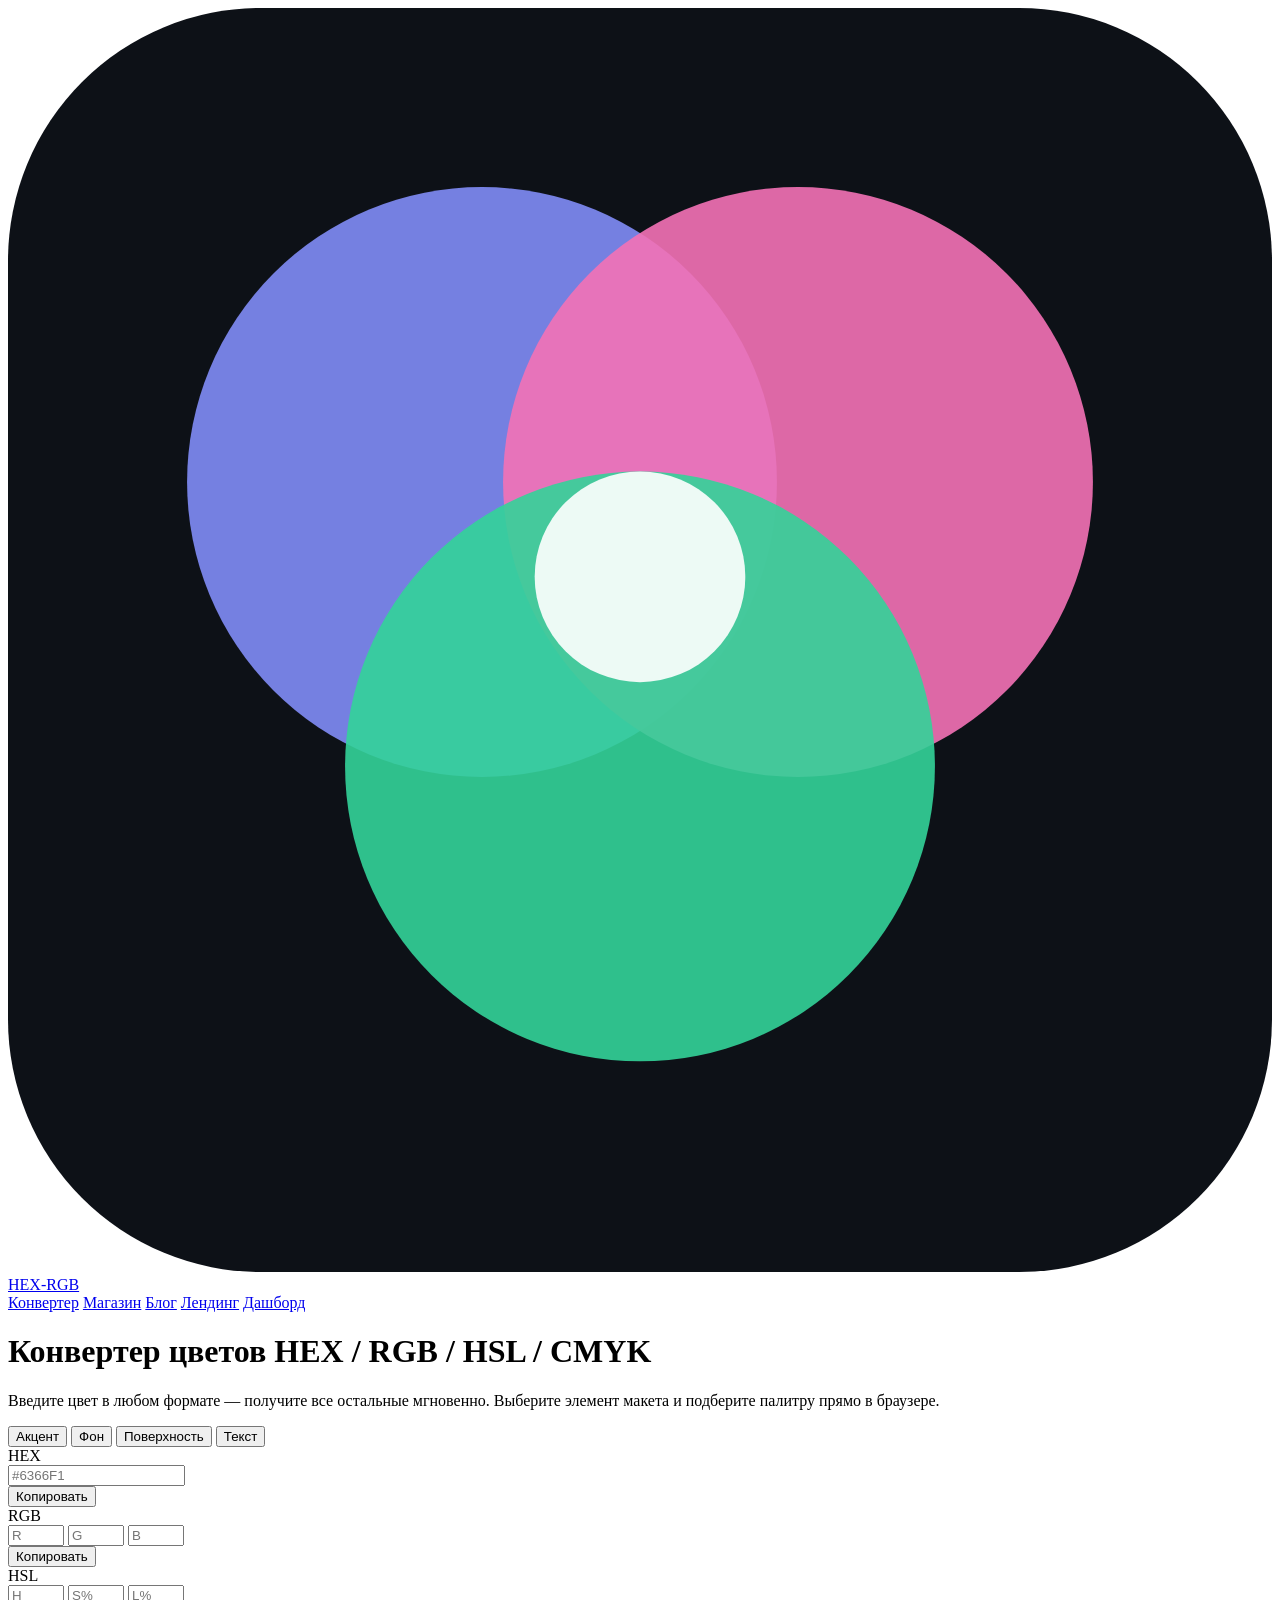
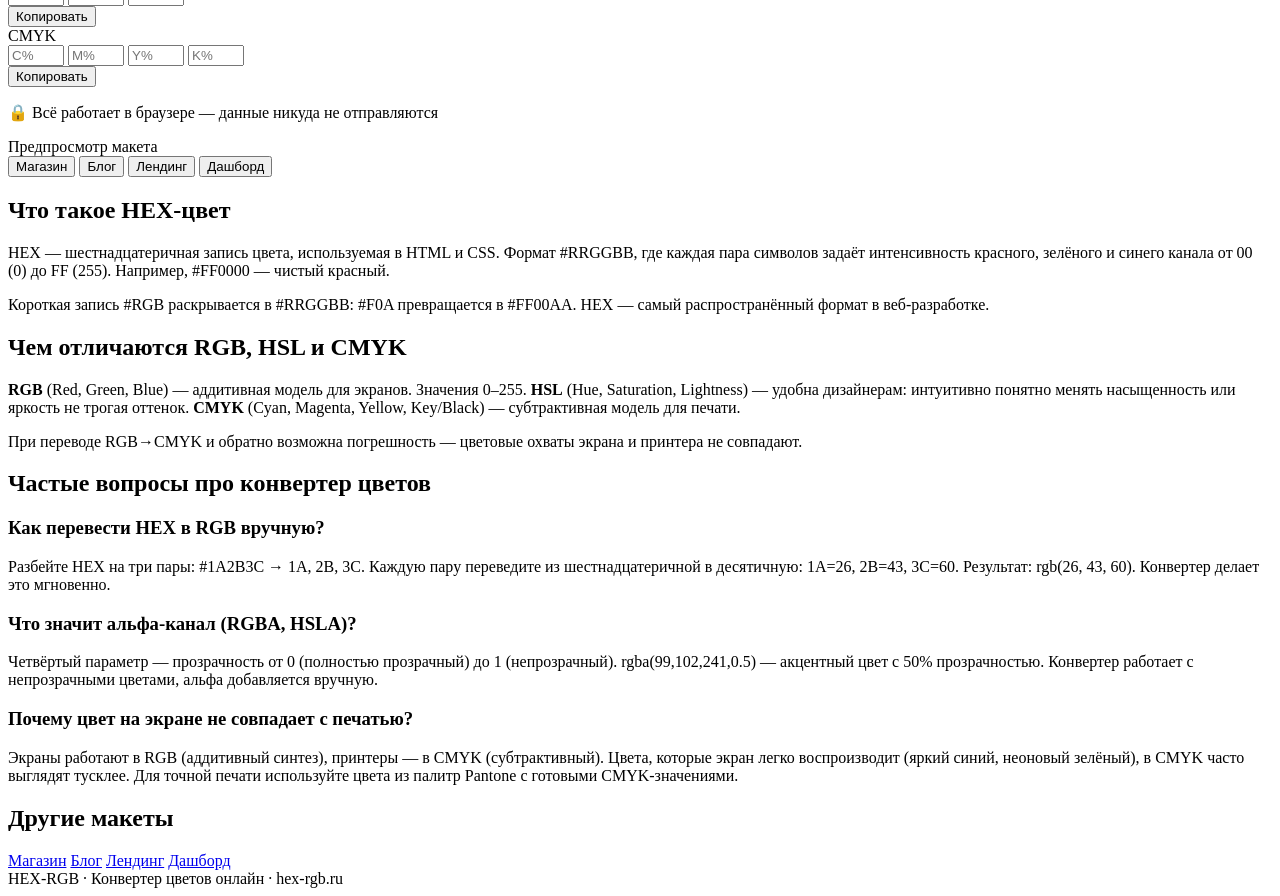
==== index.html @ 902b15d2 "Add files via upload" ====
<!doctype html>
<html lang="ru">
<head>
<meta charset="UTF-8">
<meta name="viewport" content="width=device-width, initial-scale=1.0">
<title>Конвертер цветов HEX RGB HSL CMYK онлайн — hex-rgb.ru</title>
<meta name="description" content="Бесплатный конвертер цветов: переводите HEX в RGB, HSL и CMYK онлайн. Живой макет показывает как цвет выглядит на реальном сайте.">
<link rel="canonical" href="https://hex-rgb.ru/">
<meta property="og:type" content="website">
<meta property="og:title" content="Конвертер цветов HEX RGB HSL CMYK онлайн — hex-rgb.ru">
<meta property="og:description" content="Бесплатный конвертер цветов: переводите HEX в RGB, HSL и CMYK онлайн. Живой макет показывает как цвет выглядит на реальном сайте.">
<meta property="og:url" content="https://hex-rgb.ru/">
<link rel="icon" type="image/svg+xml" href="./favicon.svg">
<link rel="preconnect" href="https://fonts.googleapis.com">
<link rel="preconnect" href="https://fonts.gstatic.com" crossorigin>
<link href="https://fonts.googleapis.com/css2?family=Inter:wght@400;500;600;700&family=JetBrains+Mono:wght@500&family=Manrope:wght@700;800&display=swap" rel="stylesheet">
<link rel="stylesheet" href="./assets/style.css">
<script>
window.PAGE_CONFIG = {mockupType: "shop", defaultColors: {"accent": "#6366f1", "bg": "#ffffff", "surface": "#f1f5f9", "text": "#1e293b"}};
</script>
</head>
<body>
<!-- YANDEX_METRIKA -->

<header class="site-header">
  <div class="inner">
    <a href="./index.html" class="brand">
      <img src="./favicon.svg" alt="HEX-RGB">
      <span>HEX-RGB</span>
    </a>
    <nav class="site-nav">
      <a href="./index.html" class="active">Конвертер</a>
      <a href="./shablon-magazin.html">Магазин</a>
      <a href="./shablon-blog.html">Блог</a>
      <a href="./shablon-lending.html">Лендинг</a>
      <a href="./shablon-dashboard.html">Дашборд</a>
    </nav>
  </div>
</header>

<div class="hero">
  <h1>Конвертер цветов HEX / RGB / HSL / CMYK</h1>
  <p>Введите цвет в любом формате — получите все остальные мгновенно. Выберите элемент макета и подберите палитру прямо в браузере.</p>
</div>

    <div class="tool-wrap">
      <!-- CONVERTER -->
      <div class="converter">
        <div class="roles">
          <button class="role-btn active" data-role="accent"><span class="role-dot"></span>Акцент</button>
          <button class="role-btn" data-role="bg"><span class="role-dot"></span>Фон</button>
          <button class="role-btn" data-role="surface"><span class="role-dot"></span>Поверхность</button>
          <button class="role-btn" data-role="text"><span class="role-dot"></span>Текст</button>
        </div>

        <div class="swatch-wrap">
          <div class="swatch">
            <div class="swatch-checkers"></div>
            <div class="swatch-color"></div>
          </div>
        </div>

        <div class="formats">
          <div class="fmt-row">
            <span class="fmt-label">HEX</span>
            <div class="fmt-inputs"><input id="inp-hex" type="text" placeholder="#6366F1" maxlength="7"></div>
            <button class="copy-btn" id="copy-hex">Копировать</button>
          </div>
          <div class="fmt-row">
            <span class="fmt-label">RGB</span>
            <div class="fmt-inputs">
              <input id="inp-r" type="number" min="0" max="255" placeholder="R">
              <input id="inp-g" type="number" min="0" max="255" placeholder="G">
              <input id="inp-b" type="number" min="0" max="255" placeholder="B">
            </div>
            <button class="copy-btn" id="copy-rgb">Копировать</button>
          </div>
          <div class="fmt-row">
            <span class="fmt-label">HSL</span>
            <div class="fmt-inputs">
              <input id="inp-h" type="number" min="0" max="360" placeholder="H">
              <input id="inp-s" type="number" min="0" max="100" placeholder="S%">
              <input id="inp-l" type="number" min="0" max="100" placeholder="L%">
            </div>
            <button class="copy-btn" id="copy-hsl">Копировать</button>
          </div>
          <div class="fmt-row">
            <span class="fmt-label">CMYK</span>
            <div class="fmt-inputs">
              <input id="inp-c" type="number" min="0" max="100" placeholder="C%">
              <input id="inp-m" type="number" min="0" max="100" placeholder="M%">
              <input id="inp-y" type="number" min="0" max="100" placeholder="Y%">
              <input id="inp-k" type="number" min="0" max="100" placeholder="K%">
            </div>
            <button class="copy-btn" id="copy-cmyk">Копировать</button>
          </div>
        </div>
        <p class="privacy">🔒 Всё работает в браузере — данные никуда не отправляются</p>
      </div>

      <!-- MOCKUP -->
      <div class="mockup-panel">
        <div class="mockup-header">
          <span class="mockup-title">Предпросмотр макета</span>
          <div class="mockup-tabs">
            <button class="mock-tab active" data-mock="shop">Магазин</button>
            <button class="mock-tab " data-mock="blog">Блог</button>
            <button class="mock-tab " data-mock="landing">Лендинг</button>
            <button class="mock-tab " data-mock="dashboard">Дашборд</button>
          </div>
        </div>
        <div class="mockup-body">
          <div class="mockup"></div>
        </div>
      </div>
    </div>

<div class="article-grid">
  <div class="article-card">
    <h2>Что такое HEX-цвет</h2>
    <p>HEX — шестнадцатеричная запись цвета, используемая в HTML и CSS. Формат #RRGGBB,
    где каждая пара символов задаёт интенсивность красного, зелёного и синего канала
    от 00 (0) до FF (255). Например, #FF0000 — чистый красный.</p>
    <p>Короткая запись #RGB раскрывается в #RRGGBB: #F0A превращается в #FF00AA.
    HEX — самый распространённый формат в веб-разработке.</p>
  </div>
  <div class="article-card">
    <h2>Чем отличаются RGB, HSL и CMYK</h2>
    <p><strong>RGB</strong> (Red, Green, Blue) — аддитивная модель для экранов. Значения 0–255.
    <strong>HSL</strong> (Hue, Saturation, Lightness) — удобна дизайнерам: интуитивно
    понятно менять насыщенность или яркость не трогая оттенок.
    <strong>CMYK</strong> (Cyan, Magenta, Yellow, Key/Black) — субтрактивная модель для печати.</p>
    <p>При переводе RGB→CMYK и обратно возможна погрешность — цветовые охваты экрана
    и принтера не совпадают.</p>
  </div>
</div>

<div class="faq-wrap">
  <h2>Частые вопросы про конвертер цветов</h2>
  <div class="faq-item"><h3>Как перевести HEX в RGB вручную?</h3>
  <p>Разбейте HEX на три пары: #1A2B3C → 1A, 2B, 3C. Каждую пару переведите из шестнадцатеричной в десятичную: 1A=26, 2B=43, 3C=60. Результат: rgb(26, 43, 60). Конвертер делает это мгновенно.</p></div>
  <div class="faq-item"><h3>Что значит альфа-канал (RGBA, HSLA)?</h3>
  <p>Четвёртый параметр — прозрачность от 0 (полностью прозрачный) до 1 (непрозрачный). rgba(99,102,241,0.5) — акцентный цвет с 50% прозрачностью. Конвертер работает с непрозрачными цветами, альфа добавляется вручную.</p></div>
  <div class="faq-item"><h3>Почему цвет на экране не совпадает с печатью?</h3>
  <p>Экраны работают в RGB (аддитивный синтез), принтеры — в CMYK (субтрактивный). Цвета, которые экран легко воспроизводит (яркий синий, неоновый зелёный), в CMYK часто выглядят тусклее. Для точной печати используйте цвета из палитр Pantone с готовыми CMYK-значениями.</p></div>
</div>

<div class="related-wrap">
  <h2>Другие макеты</h2>
  <div class="related-links">
    <a href="./shablon-magazin.html">Магазин</a>
    <a href="./shablon-blog.html">Блог</a>
    <a href="./shablon-lending.html">Лендинг</a>
    <a href="./shablon-dashboard.html">Дашборд</a>
  </div>
</div>

<footer class="site-footer">
  HEX-RGB · Конвертер цветов онлайн · hex-rgb.ru
</footer>

<script src="./assets/tool.js"></script>
</body>
</html>
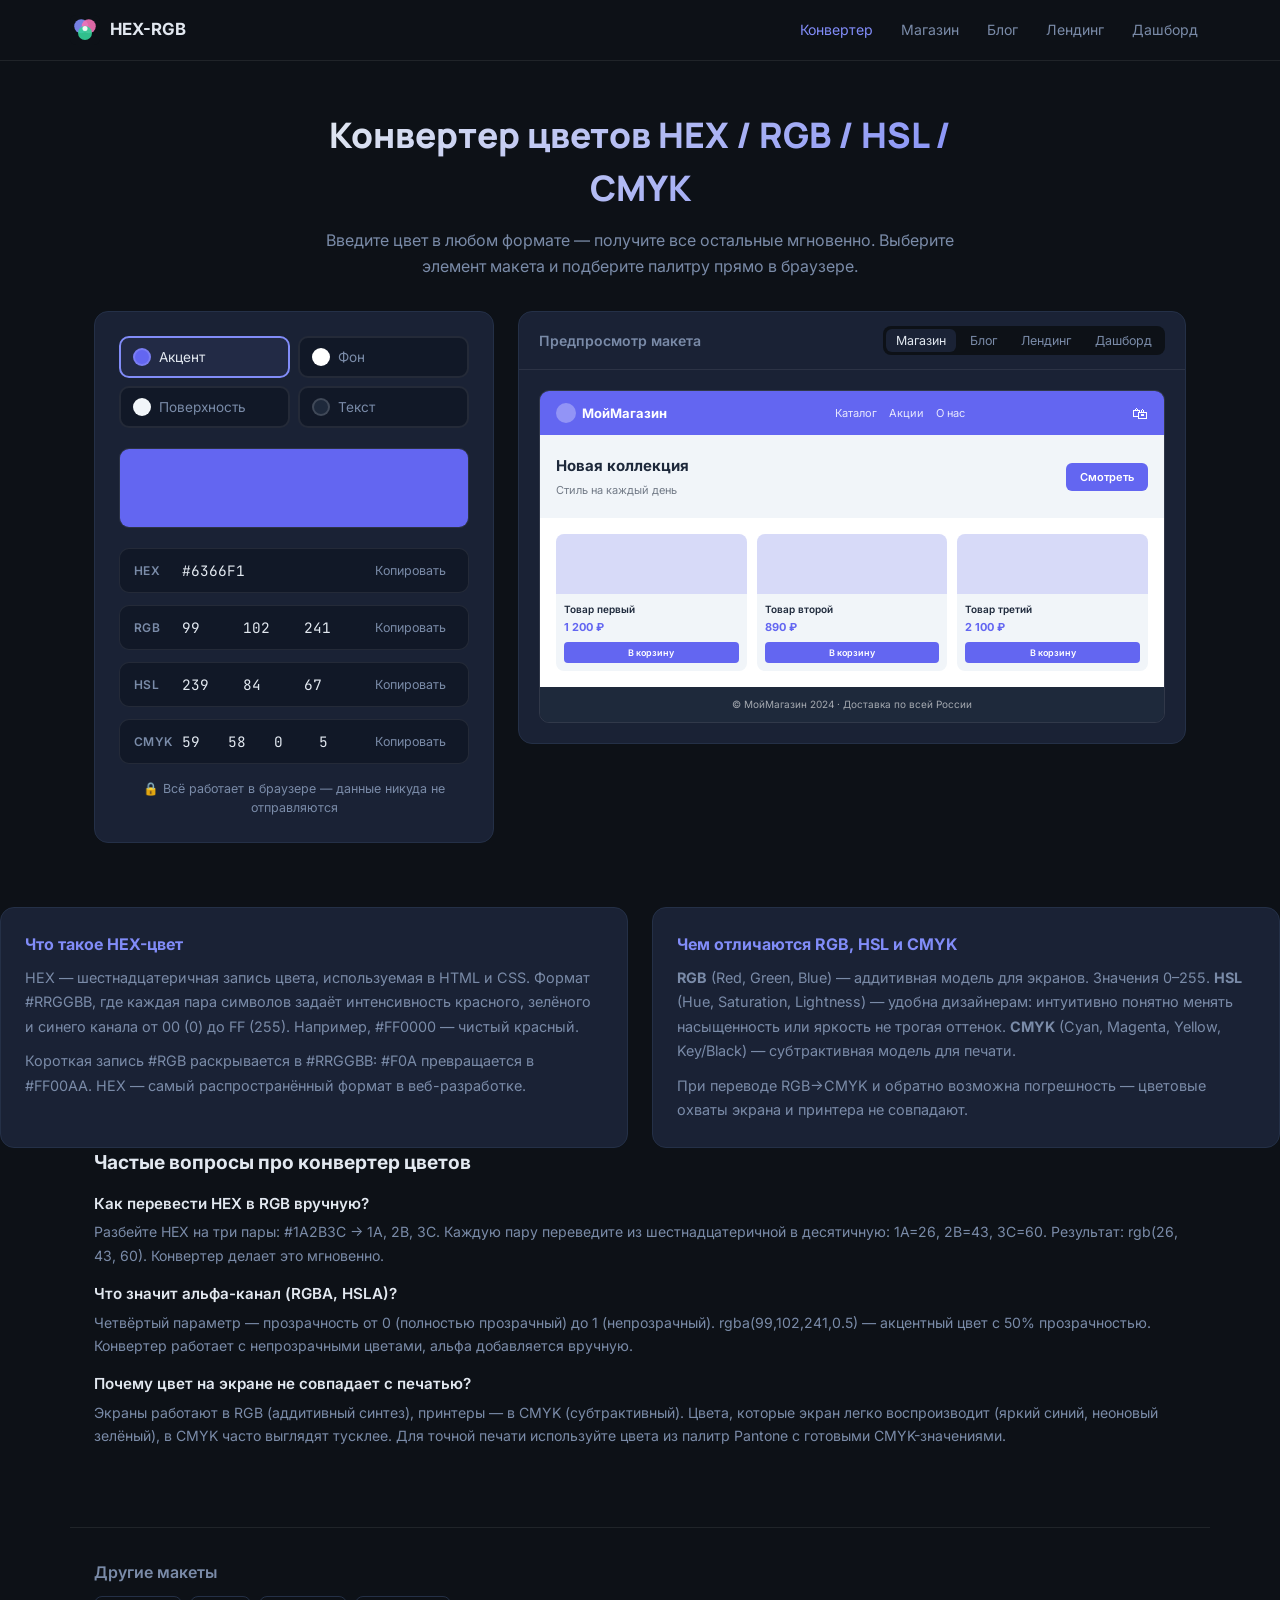
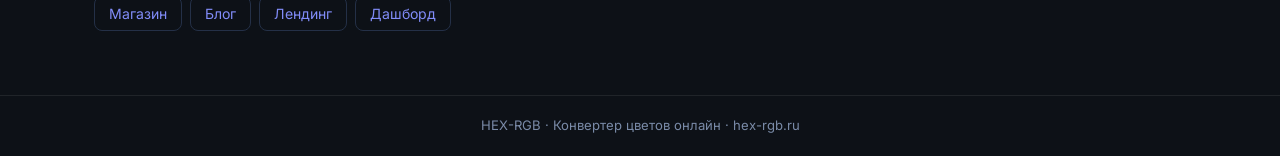
==== commit 2109d3f5: "Add files via upload" ====
--- a/index.html
+++ b/index.html
@@ -20,7 +20,17 @@
 </script>
 </head>
 <body>
-<!-- YANDEX_METRIKA -->
+<script type="text/javascript">
+    (function(m,e,t,r,i,k,a){
+        m[i]=m[i]||function(){(m[i].a=m[i].a||[]).push(arguments)};
+        m[i].l=1*new Date();
+        for (var j = 0; j < document.scripts.length; j++) {if (document.scripts[j].src === r) { return; }}
+        k=e.createElement(t),a=e.getElementsByTagName(t)[0],k.async=1,k.src=r,a.parentNode.insertBefore(k,a)
+    })(window, document,'script','https://mc.yandex.ru/metrika/tag.js?id=111964818', 'ym');
+
+    ym(111964818, 'init', {ssr:true, webvisor:true, clickmap:true, ecommerce:"dataLayer", referrer: document.referrer, url: location.href, accurateTrackBounce:true, trackLinks:true});
+</script>
+<noscript><div><img src="https://mc.yandex.ru/watch/111964818" style="position:absolute; left:-9999px;" alt="" /></div></noscript>
 
 <header class="site-header">
   <div class="inner">
--- a/assets/style.css
+++ b/assets/style.css
@@ -0,0 +1,640 @@
+/* hex-rgb.ru — Color Converter */
+:root {
+  --bg:        #0d1117;
+  --bg-soft:   #111827;
+  --card:      #1a2235;
+  --card-b:    #243047;
+  --text:      #e2e8f0;
+  --text-muted:#7a8ba8;
+  --accent:    #818cf8;
+  --accent2:   #a78bfa;
+  --line:      rgba(255,255,255,.08);
+  --radius:    14px;
+  --shadow:    0 8px 32px rgba(0,0,0,.4);
+}
+
+*, *::before, *::after { box-sizing: border-box; margin: 0; padding: 0; }
+
+html { font-size: 16px; }
+
+body {
+  background: var(--bg);
+  color: var(--text);
+  font-family: 'Inter', sans-serif;
+  min-height: 100vh;
+  line-height: 1.5;
+}
+
+/* ── HEADER ── */
+.site-header {
+  border-bottom: 1px solid var(--line);
+  padding: 0 24px;
+}
+.site-header .inner {
+  max-width: 1140px;
+  margin: 0 auto;
+  height: 60px;
+  display: flex;
+  align-items: center;
+  justify-content: space-between;
+}
+.brand {
+  display: flex;
+  align-items: center;
+  gap: 10px;
+  text-decoration: none;
+  color: var(--text);
+  font-weight: 700;
+  font-size: 1.05rem;
+}
+.brand img { width: 30px; height: 30px; }
+.site-nav { display: flex; gap: 4px; }
+.site-nav a {
+  color: var(--text-muted);
+  text-decoration: none;
+  font-size: .88rem;
+  padding: 6px 12px;
+  border-radius: 8px;
+  transition: color .2s, background .2s;
+}
+.site-nav a:hover { color: var(--text); background: var(--line); }
+.site-nav a.active { color: var(--accent); }
+
+/* ── HERO ── */
+.hero {
+  text-align: center;
+  padding: 48px 24px 32px;
+  max-width: 680px;
+  margin: 0 auto;
+}
+.hero h1 {
+  font-family: 'Manrope', sans-serif;
+  font-size: clamp(1.6rem, 4vw, 2.2rem);
+  font-weight: 800;
+  margin-bottom: 12px;
+  background: linear-gradient(135deg, var(--text) 0%, var(--accent) 100%);
+  -webkit-background-clip: text;
+  -webkit-text-fill-color: transparent;
+  background-clip: text;
+}
+.hero p {
+  color: var(--text-muted);
+  font-size: 1rem;
+  line-height: 1.65;
+}
+
+/* ── MAIN LAYOUT ── */
+.tool-wrap {
+  max-width: 1140px;
+  margin: 0 auto;
+  padding: 0 24px 64px;
+  display: grid;
+  grid-template-columns: 400px 1fr;
+  gap: 24px;
+  align-items: start;
+}
+
+/* ── CONVERTER PANEL ── */
+.converter {
+  background: var(--card);
+  border: 1px solid var(--card-b);
+  border-radius: var(--radius);
+  padding: 24px;
+  position: sticky;
+  top: 24px;
+}
+
+/* roles */
+.roles {
+  display: grid;
+  grid-template-columns: 1fr 1fr;
+  gap: 8px;
+  margin-bottom: 20px;
+}
+.role-btn {
+  background: var(--bg-soft);
+  border: 2px solid var(--line);
+  border-radius: 10px;
+  padding: 10px 12px;
+  cursor: pointer;
+  display: flex;
+  align-items: center;
+  gap: 8px;
+  transition: border-color .2s, background .2s;
+  color: var(--text-muted);
+  font-size: .85rem;
+  font-family: 'Inter', sans-serif;
+}
+.role-btn.active {
+  border-color: var(--accent);
+  background: rgba(129,140,248,.08);
+  color: var(--text);
+}
+.role-dot {
+  width: 18px;
+  height: 18px;
+  border-radius: 50%;
+  border: 2px solid rgba(255,255,255,.15);
+  flex-shrink: 0;
+  transition: background .3s;
+}
+
+/* preview swatch */
+.swatch-wrap { margin-bottom: 20px; }
+.swatch {
+  width: 100%;
+  height: 80px;
+  border-radius: 10px;
+  border: 1px solid var(--line);
+  transition: background .2s;
+  position: relative;
+  overflow: hidden;
+}
+.swatch-checkers {
+  position: absolute; inset: 0;
+  background-image:
+    linear-gradient(45deg, #333 25%, transparent 25%),
+    linear-gradient(-45deg, #333 25%, transparent 25%),
+    linear-gradient(45deg, transparent 75%, #333 75%),
+    linear-gradient(-45deg, transparent 75%, #333 75%);
+  background-size: 12px 12px;
+  background-position: 0 0, 0 6px, 6px -6px, -6px 0;
+  z-index: 0;
+}
+.swatch-color {
+  position: absolute; inset: 0;
+  transition: background .15s;
+  z-index: 1;
+}
+
+/* format inputs */
+.formats { display: flex; flex-direction: column; gap: 12px; }
+
+.fmt-row {
+  display: flex;
+  align-items: center;
+  gap: 8px;
+  background: var(--bg-soft);
+  border: 1px solid var(--line);
+  border-radius: 10px;
+  padding: 10px 14px;
+  transition: border-color .2s;
+}
+.fmt-row:focus-within { border-color: var(--accent); }
+
+.fmt-label {
+  font-size: .75rem;
+  font-weight: 600;
+  color: var(--text-muted);
+  width: 40px;
+  flex-shrink: 0;
+  letter-spacing: .04em;
+  text-transform: uppercase;
+}
+
+.fmt-inputs { display: flex; gap: 6px; flex: 1; }
+
+.fmt-inputs input {
+  background: transparent;
+  border: none;
+  outline: none;
+  color: var(--text);
+  font-family: 'JetBrains Mono', monospace;
+  font-size: .9rem;
+  width: 0;
+  flex: 1;
+  min-width: 0;
+}
+.fmt-inputs input::placeholder { color: var(--text-muted); }
+
+.copy-btn {
+  background: transparent;
+  border: none;
+  cursor: pointer;
+  color: var(--text-muted);
+  font-size: .78rem;
+  padding: 4px 8px;
+  border-radius: 6px;
+  transition: color .2s, background .2s;
+  white-space: nowrap;
+  font-family: 'Inter', sans-serif;
+}
+.copy-btn:hover { color: var(--accent); background: rgba(129,140,248,.1); }
+.copy-btn.copied { color: #4ade80; }
+
+.privacy {
+  margin-top: 16px;
+  font-size: .78rem;
+  color: var(--text-muted);
+  text-align: center;
+}
+
+/* ── MOCKUP PANEL ── */
+.mockup-panel {
+  background: var(--card);
+  border: 1px solid var(--card-b);
+  border-radius: var(--radius);
+  overflow: hidden;
+}
+
+.mockup-header {
+  padding: 14px 20px;
+  border-bottom: 1px solid var(--line);
+  display: flex;
+  align-items: center;
+  justify-content: space-between;
+}
+.mockup-title {
+  font-size: .88rem;
+  font-weight: 600;
+  color: var(--text-muted);
+}
+.mockup-tabs {
+  display: flex;
+  gap: 4px;
+  background: var(--bg);
+  border-radius: 8px;
+  padding: 3px;
+}
+.mock-tab {
+  font-size: .78rem;
+  padding: 4px 10px;
+  border-radius: 6px;
+  border: none;
+  cursor: pointer;
+  background: transparent;
+  color: var(--text-muted);
+  font-family: 'Inter', sans-serif;
+  transition: background .2s, color .2s;
+}
+.mock-tab.active {
+  background: var(--card);
+  color: var(--text);
+}
+
+.mockup-body { padding: 20px; }
+
+/* ── THE MOCKUP ITSELF ── */
+.mockup {
+  border-radius: 10px;
+  overflow: hidden;
+  border: 1px solid rgba(255,255,255,.1);
+  font-family: 'Inter', sans-serif;
+  font-size: 13px;
+  /* color roles controlled by JS */
+  --m-accent:  #6366f1;
+  --m-bg:      #ffffff;
+  --m-surface: #f1f5f9;
+  --m-text:    #1e293b;
+}
+
+/* SHOP mockup */
+.mock-shop-header {
+  background: var(--m-accent);
+  color: #fff;
+  padding: 10px 16px;
+  display: flex;
+  align-items: center;
+  justify-content: space-between;
+}
+.mock-logo { font-weight: 700; font-size: 13px; display: flex; align-items: center; gap: 6px; }
+.mock-logo-dot { width: 20px; height: 20px; border-radius: 50%; background: rgba(255,255,255,.3); }
+.mock-nav-items { display: flex; gap: 12px; font-size: 11px; opacity: .85; }
+.mock-cart { font-size: 16px; }
+
+.mock-hero {
+  background: var(--m-surface);
+  padding: 20px 16px;
+  display: flex;
+  justify-content: space-between;
+  align-items: center;
+}
+.mock-hero-text h2 {
+  color: var(--m-text);
+  font-size: 15px;
+  font-weight: 700;
+  margin-bottom: 4px;
+}
+.mock-hero-text p { color: var(--m-text); opacity: .6; font-size: 11px; }
+.mock-btn {
+  background: var(--m-accent);
+  color: #fff;
+  border: none;
+  border-radius: 6px;
+  padding: 7px 14px;
+  font-size: 11px;
+  font-weight: 600;
+  cursor: pointer;
+  white-space: nowrap;
+  font-family: inherit;
+}
+
+.mock-products {
+  background: var(--m-bg);
+  padding: 16px;
+  display: grid;
+  grid-template-columns: repeat(3, 1fr);
+  gap: 10px;
+}
+.mock-card {
+  background: var(--m-surface);
+  border-radius: 8px;
+  overflow: hidden;
+}
+.mock-card-img {
+  height: 60px;
+  background: var(--m-accent);
+  opacity: .18;
+}
+.mock-card-body { padding: 8px; }
+.mock-card-name { font-size: 10px; font-weight: 600; color: var(--m-text); margin-bottom: 2px; }
+.mock-card-price { font-size: 11px; font-weight: 700; color: var(--m-accent); margin-bottom: 6px; }
+.mock-card-btn {
+  width: 100%;
+  background: var(--m-accent);
+  color: #fff;
+  border: none;
+  border-radius: 4px;
+  padding: 5px;
+  font-size: 9px;
+  font-weight: 600;
+  cursor: pointer;
+  font-family: inherit;
+}
+
+.mock-footer {
+  background: var(--m-text);
+  color: rgba(255,255,255,.6);
+  padding: 10px 16px;
+  font-size: 10px;
+  text-align: center;
+}
+
+/* BLOG mockup */
+.mock-blog-header {
+  background: var(--m-accent);
+  color: #fff;
+  padding: 10px 16px;
+  display: flex;
+  align-items: center;
+  justify-content: space-between;
+}
+.mock-featured {
+  background: var(--m-surface);
+  padding: 16px;
+}
+.mock-featured-img {
+  height: 80px;
+  background: var(--m-accent);
+  opacity: .2;
+  border-radius: 6px;
+  margin-bottom: 10px;
+}
+.mock-featured h2 { color: var(--m-text); font-size: 13px; font-weight: 700; margin-bottom: 4px; }
+.mock-featured p { color: var(--m-text); opacity: .6; font-size: 10px; line-height: 1.4; }
+.mock-tag {
+  display: inline-block;
+  background: var(--m-accent);
+  color: #fff;
+  border-radius: 4px;
+  padding: 2px 7px;
+  font-size: 9px;
+  font-weight: 600;
+  margin-bottom: 6px;
+}
+.mock-articles {
+  background: var(--m-bg);
+  padding: 12px 16px;
+  display: grid;
+  grid-template-columns: repeat(3,1fr);
+  gap: 8px;
+}
+.mock-article-card {
+  background: var(--m-surface);
+  border-radius: 7px;
+  overflow: hidden;
+}
+.mock-article-img { height: 36px; background: var(--m-accent); opacity: .15; }
+.mock-article-body { padding: 6px; }
+.mock-article-title { font-size: 9px; font-weight: 600; color: var(--m-text); margin-bottom: 3px; }
+.mock-article-date { font-size: 8px; color: var(--m-text); opacity: .5; }
+
+/* LANDING mockup */
+.mock-land-header {
+  background: var(--m-bg);
+  border-bottom: 1px solid rgba(0,0,0,.08);
+  padding: 10px 16px;
+  display: flex;
+  align-items: center;
+  justify-content: space-between;
+}
+.mock-land-header .mock-logo { color: var(--m-accent); }
+.mock-hero-land {
+  background: var(--m-accent);
+  padding: 28px 16px;
+  text-align: center;
+  color: #fff;
+}
+.mock-hero-land h2 { font-size: 16px; font-weight: 800; margin-bottom: 6px; }
+.mock-hero-land p { font-size: 10px; opacity: .8; margin-bottom: 14px; }
+.mock-btn-land {
+  background: #fff;
+  color: var(--m-accent);
+  border: none;
+  border-radius: 6px;
+  padding: 8px 18px;
+  font-size: 11px;
+  font-weight: 700;
+  cursor: pointer;
+  font-family: inherit;
+}
+.mock-features {
+  background: var(--m-bg);
+  padding: 16px;
+  display: grid;
+  grid-template-columns: repeat(3,1fr);
+  gap: 10px;
+}
+.mock-feature {
+  background: var(--m-surface);
+  border-radius: 8px;
+  padding: 10px;
+  text-align: center;
+}
+.mock-feature-icon {
+  width: 28px; height: 28px;
+  background: var(--m-accent);
+  border-radius: 8px;
+  margin: 0 auto 6px;
+  opacity: .8;
+}
+.mock-feature-title { font-size: 9px; font-weight: 700; color: var(--m-text); margin-bottom: 3px; }
+.mock-feature-desc { font-size: 8px; color: var(--m-text); opacity: .55; line-height: 1.3; }
+.mock-cta {
+  background: var(--m-surface);
+  padding: 20px 16px;
+  text-align: center;
+}
+.mock-cta h3 { color: var(--m-text); font-size: 13px; font-weight: 700; margin-bottom: 10px; }
+
+/* DASHBOARD mockup */
+.mock-dash {
+  display: grid;
+  grid-template-columns: 80px 1fr;
+  background: var(--m-bg);
+  min-height: 260px;
+}
+.mock-sidebar {
+  background: var(--m-accent);
+  padding: 12px 8px;
+  display: flex;
+  flex-direction: column;
+  gap: 4px;
+}
+.mock-sidebar-logo {
+  color: #fff;
+  font-size: 10px;
+  font-weight: 700;
+  text-align: center;
+  margin-bottom: 12px;
+  padding-bottom: 8px;
+  border-bottom: 1px solid rgba(255,255,255,.2);
+}
+.mock-nav-item {
+  color: rgba(255,255,255,.7);
+  font-size: 9px;
+  padding: 6px 8px;
+  border-radius: 5px;
+  display: flex;
+  align-items: center;
+  gap: 5px;
+}
+.mock-nav-item.active { background: rgba(255,255,255,.2); color: #fff; }
+.mock-nav-dot { width: 6px; height: 6px; border-radius: 50%; background: currentColor; }
+.mock-dash-main { padding: 12px; }
+.mock-dash-title { font-size: 11px; font-weight: 700; color: var(--m-text); margin-bottom: 10px; }
+.mock-stats { display: grid; grid-template-columns: repeat(3,1fr); gap: 6px; margin-bottom: 10px; }
+.mock-stat {
+  background: var(--m-surface);
+  border-radius: 6px;
+  padding: 8px;
+}
+.mock-stat-val { font-size: 13px; font-weight: 700; color: var(--m-accent); }
+.mock-stat-label { font-size: 8px; color: var(--m-text); opacity: .55; }
+.mock-chart-area {
+  background: var(--m-surface);
+  border-radius: 6px;
+  padding: 8px;
+  height: 60px;
+  display: flex;
+  align-items: flex-end;
+  gap: 4px;
+}
+.mock-bar {
+  flex: 1;
+  background: var(--m-accent);
+  border-radius: 3px 3px 0 0;
+  opacity: .7;
+}
+
+/* ── ARTICLE SECTION ── */
+.article-wrap {
+  max-width: 1140px;
+  margin: 0 auto;
+  padding: 0 24px 64px;
+}
+.article-grid {
+  display: grid;
+  grid-template-columns: 1fr 1fr;
+  gap: 24px;
+}
+.article-card {
+  background: var(--card);
+  border: 1px solid var(--card-b);
+  border-radius: var(--radius);
+  padding: 24px;
+}
+.article-card h2 {
+  font-size: 1rem;
+  font-weight: 700;
+  margin-bottom: 10px;
+  color: var(--accent);
+}
+.article-card p {
+  font-size: .9rem;
+  color: var(--text-muted);
+  line-height: 1.7;
+  margin-bottom: 10px;
+}
+.article-card p:last-child { margin-bottom: 0; }
+
+/* ── FAQ ── */
+.faq-wrap {
+  max-width: 1140px;
+  margin: 0 auto;
+  padding: 0 24px 64px;
+}
+.faq-wrap h2 {
+  font-size: 1.2rem;
+  font-weight: 700;
+  margin-bottom: 16px;
+}
+.faq-item { margin-bottom: 16px; }
+.faq-item h3 {
+  font-size: .95rem;
+  font-weight: 600;
+  margin-bottom: 5px;
+}
+.faq-item p {
+  font-size: .88rem;
+  color: var(--text-muted);
+  line-height: 1.65;
+}
+
+/* ── RELATED ── */
+.related-wrap {
+  max-width: 1140px;
+  margin: 0 auto;
+  padding: 0 24px 64px;
+  border-top: 1px solid var(--line);
+  padding-top: 32px;
+}
+.related-wrap h2 { font-size: 1rem; font-weight: 600; margin-bottom: 12px; color: var(--text-muted); }
+.related-links { display: flex; flex-wrap: wrap; gap: 8px; }
+.related-links a {
+  color: var(--accent);
+  text-decoration: none;
+  font-size: .88rem;
+  padding: 6px 14px;
+  border: 1px solid var(--card-b);
+  border-radius: 8px;
+  transition: background .2s, border-color .2s;
+}
+.related-links a:hover { background: var(--card); border-color: var(--accent); }
+
+/* ── FOOTER ── */
+.site-footer {
+  border-top: 1px solid var(--line);
+  padding: 20px 24px;
+  text-align: center;
+  font-size: .82rem;
+  color: var(--text-muted);
+}
+
+/* ── RESPONSIVE ── */
+@media (max-width: 860px) {
+  .tool-wrap {
+    grid-template-columns: 1fr;
+  }
+  .converter { position: static; }
+  .article-grid { grid-template-columns: 1fr; }
+  .mock-products,
+  .mock-articles,
+  .mock-features,
+  .mock-stats { grid-template-columns: repeat(2,1fr); }
+}
+@media (max-width: 560px) {
+  .site-nav { display: none; }
+  .hero { padding: 32px 16px 20px; }
+  .tool-wrap { padding: 0 16px 48px; }
+}
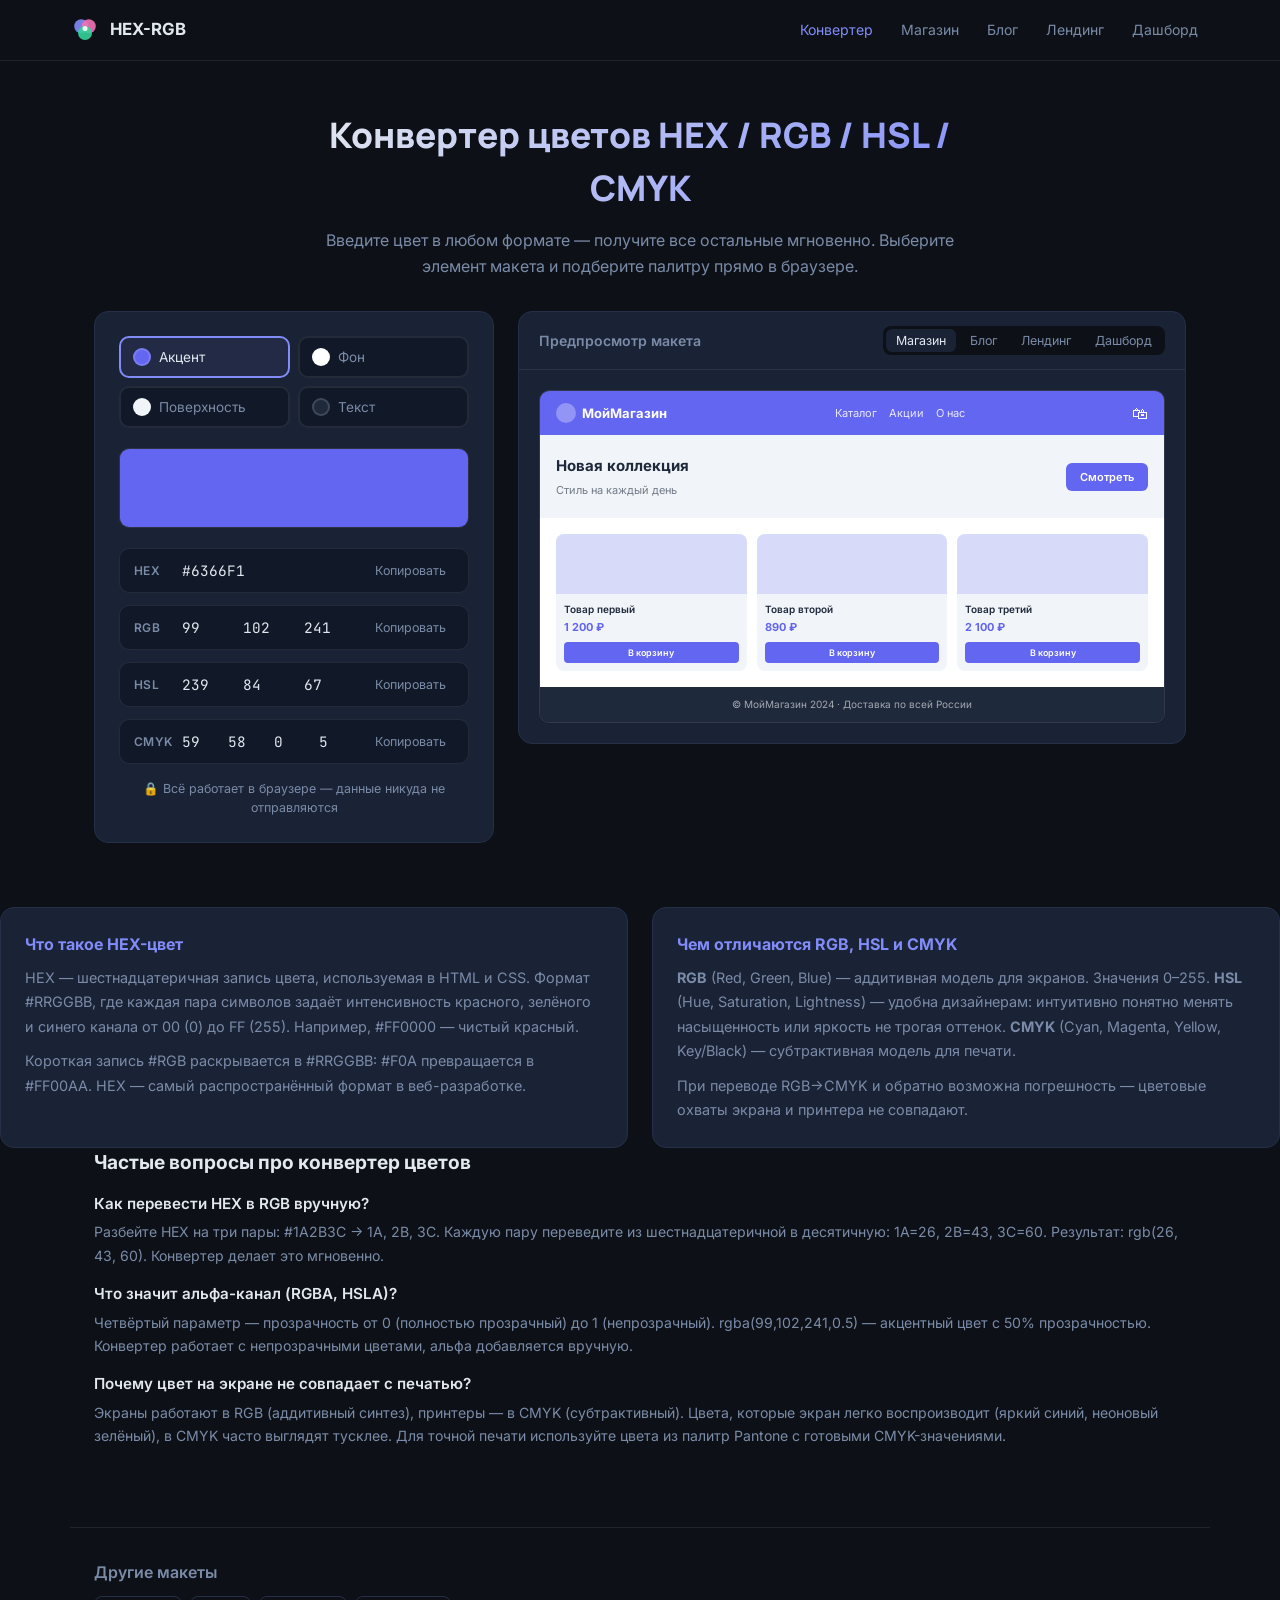
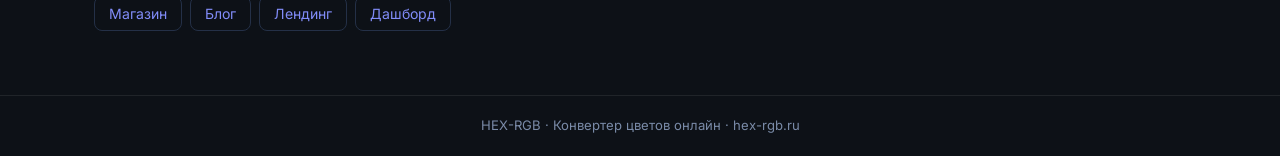
==== commit dd7cbdb9: "Add files via upload" ====
--- a/index.html
+++ b/index.html
@@ -54,7 +54,6 @@
 </div>
 
     <div class="tool-wrap">
-      <!-- CONVERTER -->
       <div class="converter">
         <div class="roles">
           <button class="role-btn active" data-role="accent"><span class="role-dot"></span>Акцент</button>
@@ -108,7 +107,6 @@
         <p class="privacy">🔒 Всё работает в браузере — данные никуда не отправляются</p>
       </div>
 
-      <!-- MOCKUP -->
       <div class="mockup-panel">
         <div class="mockup-header">
           <span class="mockup-title">Предпросмотр макета</span>
